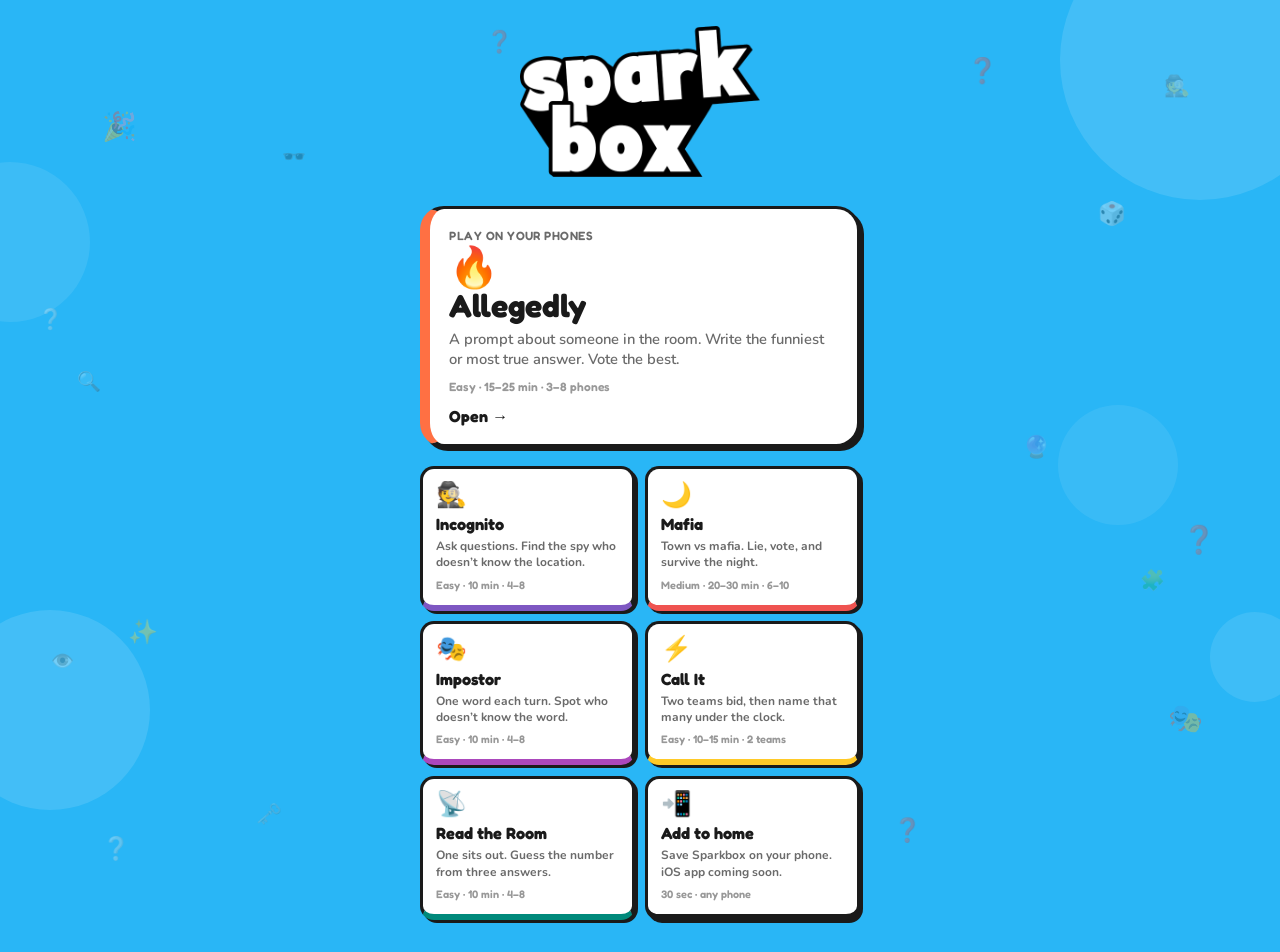
==== index.html @ 91f83f52 "Add files via upload" ====
<!DOCTYPE html>
<html lang="en">
<head>
  <meta charset="UTF-8">
  <meta name="viewport" content="width=device-width, initial-scale=1.0, user-scalable=no">
  <title>Sparkbox — Party Games</title>
  <link rel="icon" href="images/favicon.jpg" type="image/jpeg">
  <link rel="apple-touch-icon" href="images/favicon.jpg">
  <link rel="preconnect" href="https://fonts.googleapis.com">
  <link rel="preconnect" href="https://fonts.gstatic.com" crossorigin>
  <link href="https://fonts.googleapis.com/css2?family=Fredoka:wght@500;600;700&family=Nunito:wght@400;500;600;700&display=swap" rel="stylesheet">
  <link rel="stylesheet" href="css/styles.css?v=9">
  <script async src="https://pagead2.googlesyndication.com/pagead/js/adsbygoogle.js?client=ca-pub-9172610701690985"
    crossorigin="anonymous"></script>
</head>
<body>
  <div class="bg-shapes" aria-hidden="true">
    <div class="shape shape-1"></div>
    <div class="shape shape-2"></div>
    <div class="shape shape-3"></div>
    <div class="shape shape-4"></div>
    <div class="shape shape-5"></div>
    <span class="float-emoji float-1">🎉</span>
    <span class="float-emoji float-2">🎲</span>
    <span class="float-emoji float-3">✨</span>
    <span class="float-emoji float-4">🎭</span>
    <span class="float-emoji float-5">❓</span>
    <span class="float-emoji float-6">❔</span>
    <span class="float-emoji float-7">❓</span>
    <span class="float-emoji float-8">🔍</span>
    <span class="float-emoji float-9">🔮</span>
    <span class="float-emoji float-10">🗝️</span>
    <span class="float-emoji float-11">👁️</span>
    <span class="float-emoji float-12">🧩</span>
    <span class="float-emoji float-13">❓</span>
    <span class="float-emoji float-14">🕶️</span>
    <span class="float-emoji float-15">❓</span>
    <span class="float-emoji float-16">🕵️</span>
    <span class="float-emoji float-17">❔</span>
  </div>

  <div id="app">
    <section id="screen-home" class="screen active">
      <header class="home-topbar">
        <h1 class="wordmark">
          <img src="images/logo.png" alt="sparkbox" class="wordmark-logo wordmark-logo--compact" width="120" height="75">
        </h1>
      </header>

      <button class="poster" type="button" data-game="hottakes">
        <span class="poster-kicker">Play on your phones</span>
        <span class="poster-icon">🔥</span>
        <span class="poster-name">Allegedly</span>
        <span class="poster-desc">A prompt about someone in the room. Write the funniest or most true answer. Vote the best.</span>
        <span class="game-meta">Easy · 15–25 min · 3–8 phones</span>
        <span class="poster-go">Open →</span>
      </button>

      <div class="tile-grid">
        <button class="tile tile--spy" type="button" data-game="spyplay">
          <span class="tile-icon">🕵️</span>
          <span class="tile-name">Incognito</span>
          <span class="tile-desc">Ask questions. Find the spy who doesn’t know the location.</span>
          <span class="game-meta">Easy · 10 min · 4–8</span>
        </button>
        <button class="tile tile--mafia" type="button" data-game="mafia">
          <span class="tile-icon">🌙</span>
          <span class="tile-name">Mafia</span>
          <span class="tile-desc">Town vs mafia. Lie, vote, and survive the night.</span>
          <span class="game-meta">Medium · 20–30 min · 6–10</span>
        </button>
        <button class="tile tile--impostor" type="button" data-game="impostor">
          <span class="tile-icon">🎭</span>
          <span class="tile-name">Impostor</span>
          <span class="tile-desc">One word each turn. Spot who doesn’t know the word.</span>
          <span class="game-meta">Easy · 10 min · 4–8</span>
        </button>
        <button class="tile tile--callit" type="button" data-game="callit">
          <span class="tile-icon">⚡</span>
          <span class="tile-name">Call It</span>
          <span class="tile-desc">Two teams bid, then name that many under the clock.</span>
          <span class="game-meta">Easy · 10–15 min · 2 teams</span>
        </button>
        <button class="tile tile--wave" type="button" data-game="wavelength">
          <span class="tile-icon">📡</span>
          <span class="tile-name">Read the Room</span>
          <span class="tile-desc">One sits out. Guess the number from three answers.</span>
          <span class="game-meta">Easy · 10 min · 4–8</span>
        </button>
        <button class="tile tile--install" type="button" data-game="install">
          <span class="tile-icon">📲</span>
          <span class="tile-name">Add to home</span>
          <span class="tile-desc">Save Sparkbox on your phone. iOS app coming soon.</span>
          <span class="game-meta">30 sec · any phone</span>
        </button>
      </div>
    </section>

    <section id="screen-game" class="screen"></section>
  </div>

  <div id="modal-root" class="modal-root" hidden></div>

  <script type="module" src="js/app.js?v=8"></script>
</body>
</html>
---- css/styles.css ----
/* ─── Sparkbox · Logo theme ─── */
:root {
  --cyan: #29B6F6;
  --cyan-deep: #1E9ED9;
  --cyan-light: #4FC3F7;
  --white: #ffffff;
  --ink: #1a1a1a;
  --ink-soft: rgba(26, 26, 26, 0.65);
  --ink-muted: rgba(26, 26, 26, 0.45);
  --shadow: 4px 4px 0 var(--ink);
  --shadow-sm: 3px 3px 0 var(--ink);
  --shadow-hover: 6px 6px 0 var(--ink);
  --radius: 20px;
  --radius-sm: 14px;
  --font-display: 'Fredoka', sans-serif;
  --font-body: 'Nunito', sans-serif;
  --danger: #FF5252;
  --danger-bg: #FFEBEE;
  --accent: #FFD54F;
  --accent-bg: #FFF8E1;
}

*, *::before, *::after { box-sizing: border-box; margin: 0; padding: 0; }

html {
  font-size: 16px;
  -webkit-tap-highlight-color: transparent;
}

body {
  font-family: var(--font-body);
  background: var(--cyan);
  color: var(--ink);
  min-height: 100dvh;
  overflow-x: hidden;
  position: relative;
}

/* Soft background shapes */
.bg-shapes {
  position: fixed;
  inset: 0;
  pointer-events: none;
  z-index: 0;
  overflow: hidden;
}
.shape {
  position: absolute;
  border-radius: 50%;
  background: rgba(255, 255, 255, 0.12);
}
.shape-1 { width: 280px; height: 280px; top: -80px; right: -60px; }
.shape-2 { width: 200px; height: 200px; bottom: 10%; left: -50px; }
.shape-3 { width: 120px; height: 120px; top: 45%; right: 8%; background: rgba(255,255,255,0.08); }
.shape-4 { width: 160px; height: 160px; top: 18%; left: -70px; background: rgba(255,255,255,0.09); }
.shape-5 { width: 90px; height: 90px; bottom: 22%; right: -20px; background: rgba(255,255,255,0.1); }

.float-emoji {
  position: absolute;
  font-size: 1.75rem;
  opacity: 0.35;
  animation: floatBob 4s ease-in-out infinite;
  user-select: none;
}
.float-1 { top: 12%; left: 8%; animation-delay: 0s; }
.float-2 { top: 22%; right: 12%; animation-delay: -1s; font-size: 1.4rem; }
.float-3 { bottom: 28%; left: 10%; animation-delay: -2s; font-size: 1.5rem; }
.float-4 { bottom: 18%; right: 6%; animation-delay: -3s; }
.float-5 { top: 6%; right: 22%; animation-delay: -0.6s; font-size: 1.55rem; opacity: 0.32; }
.float-6 { top: 34%; left: 3%; animation-delay: -2.4s; font-size: 1.25rem; opacity: 0.28; }
.float-7 { top: 58%; right: 5%; animation-delay: -1.5s; font-size: 1.7rem; opacity: 0.3; }
.float-8 { top: 41%; left: 6%; animation-delay: -3.2s; font-size: 1.2rem; opacity: 0.3; }
.float-9 { top: 48%; right: 18%; animation-delay: -4.1s; font-size: 1.35rem; opacity: 0.26; }
.float-10 { bottom: 8%; left: 20%; animation-delay: -2.8s; font-size: 1.3rem; opacity: 0.3; }
.float-11 { top: 72%; left: 4%; animation-delay: -1.8s; font-size: 1.15rem; opacity: 0.26; }
.float-12 { bottom: 34%; right: 9%; animation-delay: -3.6s; font-size: 1.25rem; opacity: 0.28; }
.float-13 { bottom: 6%; right: 28%; animation-delay: -0.9s; font-size: 1.45rem; opacity: 0.3; }
.float-14 { top: 16%; left: 22%; animation-delay: -4.5s; font-size: 1.2rem; opacity: 0.24; }
.float-15 { top: 3%; left: 38%; animation-delay: -1.2s; font-size: 1.35rem; opacity: 0.28; }
.float-16 { top: 8%; right: 7%; animation-delay: -3.8s; font-size: 1.3rem; opacity: 0.26; }
.float-17 { bottom: 4%; left: 8%; animation-delay: -2.2s; font-size: 1.4rem; opacity: 0.3; }

@keyframes floatBob {
  0%, 100% { transform: translateY(0) rotate(-5deg); }
  50%      { transform: translateY(-10px) rotate(5deg); }
}

#app {
  position: relative;
  z-index: 1;
  max-width: 480px;
  margin: 0 auto;
  padding: 1.5rem 1.25rem 2rem;
  min-height: 100dvh;
}

.screen { display: none; animation: fadeIn 0.35s ease; }
.screen.active { display: block; }

@keyframes fadeIn {
  from { opacity: 0; transform: translateY(10px); }
  to   { opacity: 1; transform: translateY(0); }
}

/* ─── Home ─── */
.home-topbar {
  display: flex;
  justify-content: center;
  padding: 0.1rem 0 1rem;
}

.wordmark-logo--compact {
  width: 110px;
  max-width: 110px;
  max-height: none;
}

.poster {
  display: flex;
  flex-direction: column;
  align-items: flex-start;
  width: 100%;
  padding: 1.15rem 1.2rem 1.15rem;
  margin-bottom: 1.2rem;
  background: var(--white);
  border: 3px solid var(--ink);
  border-left: 10px solid #FF7043;
  border-radius: 24px;
  box-shadow: var(--shadow);
  cursor: pointer;
  text-align: left;
  color: var(--ink);
  font-family: var(--font-body);
  transition: transform 0.15s ease, box-shadow 0.15s ease;
}

.poster:hover, .poster:active {
  transform: translate(-2px, -2px);
  box-shadow: var(--shadow-hover);
}

.poster-kicker {
  font-family: var(--font-display);
  font-size: 0.75rem;
  font-weight: 600;
  letter-spacing: 0.04em;
  text-transform: uppercase;
  color: var(--ink-soft);
}

.poster-icon { font-size: 2.5rem; margin: 0.35rem 0 0.1rem; line-height: 1; }

.poster-name {
  font-family: var(--font-display);
  font-size: 2rem;
  font-weight: 700;
  line-height: 1;
  color: var(--ink);
}

.poster-desc {
  margin-top: 0.45rem;
  font-size: 0.92rem;
  font-weight: 600;
  color: var(--ink-soft);
  line-height: 1.4;
}

.game-meta {
  display: block;
  margin-top: 0.55rem;
  font-family: var(--font-display);
  font-size: 0.75rem;
  font-weight: 600;
  color: var(--ink-muted);
  line-height: 1.3;
}

.poster-go {
  margin-top: 0.7rem;
  font-family: var(--font-display);
  font-weight: 700;
  font-size: 1rem;
  color: var(--ink);
}

.tile-grid {
  display: grid;
  grid-template-columns: 1fr 1fr;
  gap: 0.65rem;
}

.tile {
  display: flex;
  flex-direction: column;
  align-items: flex-start;
  width: 100%;
  padding: 0.85rem 0.8rem 0.8rem;
  background: var(--white);
  border: 3px solid var(--ink);
  border-radius: var(--radius-sm);
  box-shadow: var(--shadow-sm);
  cursor: pointer;
  text-align: left;
  color: var(--ink);
  font-family: var(--font-body);
  transition: transform 0.15s ease, box-shadow 0.15s ease;
}

.tile:hover, .tile:active {
  transform: translate(-1px, -1px);
  box-shadow: var(--shadow);
}

.tile-icon { font-size: 1.55rem; line-height: 1; }
.tile-name {
  font-family: var(--font-display);
  font-size: 1.02rem;
  font-weight: 700;
  margin-top: 0.4rem;
}
.tile-desc {
  margin-top: 0.25rem;
  font-size: 0.75rem;
  font-weight: 700;
  color: var(--ink-soft);
  line-height: 1.35;
}
.tile .game-meta { margin-top: 0.45rem; font-size: 0.68rem; }

.tile--spy { border-bottom: 6px solid #7E57C2; }
.tile--mafia { border-bottom: 6px solid #EF5350; }
.tile--impostor { border-bottom: 6px solid #AB47BC; }
.tile--callit { border-bottom: 6px solid #FFCA28; }
.tile--wave { border-bottom: 6px solid #00897B; }
.tile--install { border-bottom: 6px solid var(--ink); }

.hero {
  text-align: center;
  padding: 0.5rem 0 1.75rem;
}

.hero-badge {
  display: inline-block;
  font-family: var(--font-display);
  font-size: 0.82rem;
  font-weight: 600;
  color: var(--ink);
  background: var(--white);
  border: 3px solid var(--ink);
  box-shadow: var(--shadow-sm);
  border-radius: 999px;
  padding: 0.35rem 0.9rem;
  margin: 0 0 1rem;
}

.wordmark {
  display: flex;
  justify-content: center;
  margin: 0 0 0.85rem;
  line-height: 0;
}

.wordmark-logo {
  display: block;
  width: min(240px, 64vw);
  max-width: 240px;
  max-height: 160px;
  height: auto;
  background: transparent;
}

.tagline {
  font-family: var(--font-body);
  font-size: 1rem;
  font-weight: 700;
  color: rgba(255, 255, 255, 0.95);
  max-width: 16rem;
  margin: 0 auto;
  line-height: 1.45;
}

.section-label {
  font-family: var(--font-display);
  font-size: 1.15rem;
  font-weight: 600;
  color: var(--white);
  text-shadow: 2px 2px 0 rgba(0, 0, 0, 0.12);
  margin-bottom: 0.85rem;
  padding-left: 0.15rem;
}

.game-grid {
  display: flex;
  flex-direction: column;
  gap: 0.85rem;
}

.game-card {
  display: flex;
  align-items: center;
  gap: 1rem;
  width: 100%;
  padding: 1rem 1.1rem;
  background: var(--white);
  border: 3px solid var(--ink);
  border-radius: var(--radius);
  box-shadow: var(--shadow);
  cursor: pointer;
  transition: transform 0.15s ease, box-shadow 0.15s ease;
  text-align: left;
  color: var(--ink);
  font-family: var(--font-body);
}

.game-card:hover, .game-card:active {
  transform: translate(-2px, -2px) rotate(-0.5deg);
  box-shadow: var(--shadow-hover);
}

.game-card--hottakes { border-left: 8px solid #FF7043; }
.game-card--spy { border-left: 8px solid #7E57C2; }
.game-card--mafia { border-left: 8px solid #EF5350; }
.game-card--impostor { border-left: 8px solid #AB47BC; }
.game-card--callit { border-left: 8px solid #FFCA28; }
.game-card--wavelength { border-left: 8px solid #00897B; }
.game-card--install { border-left: 8px solid #29B6F6; }

.reveal-card .word-reveal {
  font-family: var(--font-display);
  font-size: 1.85rem;
  font-weight: 700;
  color: var(--ink);
  text-align: center;
  padding: 1rem 0;
  line-height: 1.2;
}


.game-card-icon {
  font-size: 2.4rem;
  line-height: 1;
  flex-shrink: 0;
  width: 3rem;
  text-align: center;
}

.game-card-body {
  flex: 1;
  min-width: 0;
  display: flex;
  flex-direction: column;
  gap: 0.15rem;
}

.game-card-go {
  font-family: var(--font-display);
  font-size: 1.5rem;
  font-weight: 700;
  color: var(--ink-muted);
  flex-shrink: 0;
  transition: transform 0.15s;
}

.game-card:hover .game-card-go {
  transform: translateX(3px);
  color: var(--ink);
}

.game-name {
  font-family: var(--font-display);
  font-size: 1.25rem;
  font-weight: 600;
  color: var(--ink);
}

.game-desc {
  font-size: 0.82rem;
  color: var(--ink-soft);
  font-weight: 600;
  line-height: 1.35;
}

.install-list {
  margin: 0;
  padding-left: 1.2rem;
}

.install-list li {
  margin-bottom: 0.35rem;
}

.install-soon {
  display: inline-block;
  margin-top: 1.1rem;
  margin-bottom: 0;
  font-family: var(--font-display);
  font-size: 0.88rem;
  font-weight: 600;
  color: var(--ink);
  background: var(--accent-bg);
  border: 3px solid var(--ink);
  box-shadow: var(--shadow-sm);
  border-radius: 999px;
  padding: 0.35rem 0.85rem;
}

.home-footer {
  text-align: center;
  margin-top: 2rem;
  font-size: 0.82rem;
  font-weight: 700;
  color: rgba(255, 255, 255, 0.8);
}

/* ─── Shared game UI ─── */
.game-header {
  display: flex;
  align-items: center;
  gap: 0.75rem;
  margin-bottom: 1.5rem;
}

.btn-back,
.btn-switch {
  background: var(--white);
  border: 3px solid var(--ink);
  color: var(--ink);
  width: 44px;
  height: 44px;
  border-radius: 50%;
  box-shadow: var(--shadow-sm);
  cursor: pointer;
  font-size: 1.2rem;
  font-weight: 700;
  display: flex;
  align-items: center;
  justify-content: center;
  transition: transform 0.15s, box-shadow 0.15s;
  flex-shrink: 0;
}

.btn-switch {
  font-size: 1.15rem;
  letter-spacing: -0.04em;
}

.btn-back:hover,
.btn-switch:hover {
  transform: translate(-1px, -1px);
  box-shadow: var(--shadow);
}

.game-title {
  flex: 1;
  min-width: 0;
  font-family: var(--font-display);
  font-size: 1.5rem;
  font-weight: 600;
  color: var(--white);
  text-shadow: 2px 2px 0 rgba(0, 0, 0, 0.12);
}

/* ─── Confirm / switcher overlays ─── */
.modal-root {
  position: fixed;
  inset: 0;
  z-index: 40;
  display: flex;
  align-items: flex-end;
  justify-content: center;
  padding: 1rem 1rem calc(1rem + env(safe-area-inset-bottom));
  background: rgba(26, 26, 26, 0.45);
}

.modal-root[hidden] { display: none; }

.sheet {
  width: 100%;
  max-width: 480px;
  background: var(--white);
  border: 3px solid var(--ink);
  border-radius: var(--radius);
  box-shadow: var(--shadow-hover);
  padding: 1.35rem 1.35rem 1.15rem;
}

.sheet-kicker {
  font-family: var(--font-display);
  font-size: 0.78rem;
  font-weight: 600;
  letter-spacing: 0.04em;
  text-transform: uppercase;
  color: var(--ink-muted);
  margin-bottom: 0.25rem;
}

.sheet-title {
  font-family: var(--font-display);
  font-size: 1.35rem;
  font-weight: 600;
  color: var(--ink);
  margin-bottom: 0.45rem;
}

.sheet-copy {
  font-size: 0.95rem;
  line-height: 1.55;
  font-weight: 500;
  color: var(--ink-soft);
  margin-bottom: 0.35rem;
}

.sheet-actions {
  display: flex;
  gap: 0.65rem;
}

.sheet-actions .btn {
  flex: 1;
  margin-top: 1rem;
}

.switch-list {
  display: flex;
  flex-direction: column;
  gap: 0.5rem;
  margin: 1rem 0 0.25rem;
}

.switch-item {
  display: flex;
  align-items: center;
  gap: 0.75rem;
  width: 100%;
  padding: 0.8rem 0.95rem;
  border: 3px solid var(--ink);
  border-radius: var(--radius-sm);
  background: var(--white);
  box-shadow: var(--shadow-sm);
  cursor: pointer;
  font-family: var(--font-display);
  font-size: 1.05rem;
  font-weight: 600;
  color: var(--ink);
  text-align: left;
}

.switch-item:hover:not(:disabled) {
  transform: translate(-1px, -1px);
  box-shadow: var(--shadow);
}

.switch-item.is-current {
  background: var(--accent-bg);
  cursor: default;
  box-shadow: none;
}

.switch-item-icon { font-size: 1.35rem; }
.switch-item-name { flex: 1; }

.switch-item-now {
  font-size: 0.72rem;
  font-weight: 700;
  letter-spacing: 0.04em;
  text-transform: uppercase;
  color: var(--ink-muted);
}

.panel {
  background: var(--white);
  border: 3px solid var(--ink);
  border-radius: var(--radius);
  box-shadow: var(--shadow);
  padding: 1.5rem;
  margin-bottom: 1rem;
}

.panel h2 {
  font-family: var(--font-display);
  font-size: 1.1rem;
  font-weight: 600;
  color: var(--ink);
  margin-bottom: 0.75rem;
}

.panel p, .panel li {
  font-size: 0.95rem;
  line-height: 1.65;
  color: var(--ink-soft);
  font-weight: 500;
}

.panel ul { padding-left: 1.2rem; }

.game-instance { min-height: 100%; }

.howto-toggle {
  display: flex;
  align-items: center;
  justify-content: space-between;
  gap: 0.75rem;
  width: 100%;
  background: none;
  border: none;
  padding: 0;
  cursor: pointer;
  text-align: left;
}

.howto-toggle h2 { margin-bottom: 0; }

.howto:not(.is-collapsed) .howto-toggle { margin-bottom: 0.75rem; }

.howto-caret {
  flex-shrink: 0;
  width: 32px;
  height: 32px;
  border: 3px solid var(--ink);
  border-radius: 10px;
  background: var(--white);
  box-shadow: var(--shadow-sm);
  display: flex;
  align-items: center;
  justify-content: center;
  font-family: var(--font-display);
  font-size: 1.2rem;
  font-weight: 700;
  color: var(--ink);
  line-height: 1;
}

.howto.is-collapsed .howto-body { display: none; }

.location-list {
  list-style: none;
  display: flex;
  flex-direction: column;
  gap: 0.45rem;
  padding: 0;
  margin: 0;
}

.location-item,
button.location-item {
  display: block;
  width: 100%;
  padding: 0.75rem 0.95rem;
  border: 3px solid var(--ink);
  border-radius: var(--radius-sm);
  background: #f7f7f7;
  box-shadow: var(--shadow-sm);
  font-family: var(--font-display);
  font-size: 0.98rem;
  font-weight: 600;
  color: var(--ink);
  text-align: left;
  cursor: default;
}

button.location-item {
  cursor: pointer;
}

button.location-item:hover {
  transform: translate(-1px, -1px);
  box-shadow: var(--shadow);
}

.location-item.is-actual {
  background: var(--cyan-light);
}

.location-item.is-guess {
  box-shadow: inset 0 0 0 3px var(--ink);
}

.location-item.is-actual.is-guess {
  background: var(--ink);
  color: var(--white);
  box-shadow: none;
}

.form-group { margin-bottom: 1.25rem; }

.form-group label {
  display: block;
  font-family: var(--font-display);
  font-size: 0.95rem;
  font-weight: 600;
  color: var(--ink);
  margin-bottom: 0.5rem;
}

.helper-text {
  margin-top: 0.6rem;
  font-size: 0.82rem;
  line-height: 1.5;
  color: var(--ink-muted);
}

.form-row {
  display: flex;
  align-items: center;
  gap: 1rem;
}

.btn-stepper {
  width: 48px;
  height: 48px;
  border-radius: 50%;
  border: 3px solid var(--ink);
  background: var(--white);
  box-shadow: var(--shadow-sm);
  color: var(--ink);
  font-size: 1.5rem;
  font-weight: 700;
  cursor: pointer;
  transition: transform 0.15s, box-shadow 0.15s;
  display: flex;
  align-items: center;
  justify-content: center;
}

.btn-stepper:hover {
  transform: translate(-1px, -1px);
  box-shadow: var(--shadow);
}

.stepper-value {
  font-family: var(--font-display);
  font-size: 2.2rem;
  font-weight: 700;
  min-width: 3rem;
  text-align: center;
  color: var(--ink);
}

select, input[type="text"] {
  width: 100%;
  padding: 0.8rem 1rem;
  background: #f5f5f5;
  border: 3px solid var(--ink);
  border-radius: var(--radius-sm);
  color: var(--ink);
  font-family: var(--font-body);
  font-size: 0.95rem;
  font-weight: 600;
  outline: none;
  transition: box-shadow 0.15s;
}

select:focus, input:focus {
  box-shadow: 0 0 0 3px rgba(41, 182, 246, 0.4);
}

.btn {
  display: block;
  width: 100%;
  padding: 1rem 1.25rem;
  border: 3px solid var(--ink);
  border-radius: var(--radius);
  box-shadow: var(--shadow);
  font-family: var(--font-display);
  font-size: 1.05rem;
  font-weight: 600;
  cursor: pointer;
  transition: transform 0.15s, box-shadow 0.15s;
  margin-top: 0.75rem;
}

.btn-primary {
  background: var(--white);
  color: var(--ink);
}

.btn-primary:hover {
  transform: translate(-2px, -2px);
  box-shadow: var(--shadow-hover);
}

.btn-secondary {
  background: #f0f0f0;
  color: var(--ink);
}

.btn-secondary:hover {
  transform: translate(-1px, -1px);
  box-shadow: var(--shadow);
}

.btn-danger {
  background: var(--danger-bg);
  color: var(--danger);
  border-color: var(--danger);
  box-shadow: 3px 3px 0 var(--danger);
}

.btn-ghost {
  background: transparent;
  border: 2px dashed rgba(255, 255, 255, 0.6);
  box-shadow: none;
  color: var(--white);
  font-weight: 600;
}

.btn-ghost:hover {
  background: rgba(255, 255, 255, 0.1);
  transform: none;
  box-shadow: none;
}

/* Pass-and-play */
.pass-screen {
  text-align: center;
  padding: 2rem 1rem;
  min-height: 55dvh;
  display: flex;
  flex-direction: column;
  justify-content: center;
  align-items: center;
}

.pass-label {
  font-family: var(--font-display);
  font-size: 0.95rem;
  font-weight: 600;
  color: rgba(255, 255, 255, 0.9);
  margin-bottom: 0.5rem;
}

.pass-player {
  font-family: var(--font-display);
  font-size: 2rem;
  font-weight: 700;
  margin-bottom: 2rem;
  color: var(--white);
  text-shadow: 3px 3px 0 rgba(0, 0, 0, 0.15);
}

.pass-hidden {
  width: 100%;
  padding: 3rem 1.5rem;
  background: var(--white);
  border: 3px dashed var(--ink);
  border-radius: var(--radius);
  box-shadow: var(--shadow);
  cursor: pointer;
  transition: transform 0.15s, box-shadow 0.15s;
}

.pass-hidden:hover {
  transform: translate(-2px, -2px);
  box-shadow: var(--shadow-hover);
}

.pass-hidden .tap-icon { font-size: 3rem; margin-bottom: 0.75rem; }
.pass-hidden p { color: var(--ink-soft); font-size: 0.95rem; font-weight: 600; }

.reveal-card {
  width: 100%;
  padding: 2.5rem 1.5rem;
  border-radius: var(--radius);
  border: 3px solid var(--ink);
  box-shadow: var(--shadow);
  animation: revealPop 0.4s cubic-bezier(0.34, 1.56, 0.64, 1);
}

@keyframes revealPop {
  from { opacity: 0; transform: scale(0.92); }
  to   { opacity: 1; transform: scale(1); }
}

.reveal-card.spy {
  background: var(--danger-bg);
  border-color: var(--danger);
  box-shadow: 3px 3px 0 var(--danger);
}

.reveal-card.innocent,
.reveal-card.town {
  background: var(--white);
}

.reveal-card.mafia {
  background: var(--danger-bg);
  border-color: var(--danger);
  box-shadow: 3px 3px 0 var(--danger);
}

.reveal-card.special {
  background: var(--accent-bg);
  border-color: #F9A825;
  box-shadow: 3px 3px 0 #F9A825;
}

.reveal-role {
  font-family: var(--font-display);
  font-size: 1.75rem;
  font-weight: 700;
  margin-bottom: 0.5rem;
  color: var(--ink);
}

.reveal-detail {
  font-size: 1rem;
  color: var(--ink-soft);
  line-height: 1.55;
  font-weight: 500;
}

/* Timer */
.timer-ring {
  position: relative;
  width: 160px;
  height: 160px;
  margin: 1.5rem auto;
}

.timer-ring svg { transform: rotate(-90deg); }
.timer-ring circle { fill: none; stroke-width: 8; }
.timer-bg { stroke: rgba(255, 255, 255, 0.35); }
.timer-fg {
  stroke: var(--white);
  stroke-linecap: round;
  transition: stroke-dashoffset 1s linear;
}

.timer-text {
  position: absolute;
  inset: 0;
  display: flex;
  align-items: center;
  justify-content: center;
  font-family: var(--font-display);
  font-size: 2.5rem;
  font-weight: 700;
  color: var(--white);
  text-shadow: 2px 2px 0 rgba(0, 0, 0, 0.12);
}

/* Phase banner */
.phase-banner {
  text-align: center;
  padding: 0.9rem 1rem;
  border-radius: var(--radius-sm);
  margin-bottom: 1rem;
  font-family: var(--font-display);
  font-size: 1.05rem;
  font-weight: 600;
  background: var(--white);
  border: 3px solid var(--ink);
  box-shadow: var(--shadow-sm);
  color: var(--ink);
}

/* Player list */
.player-list {
  list-style: none;
  display: flex;
  flex-direction: column;
  gap: 0.5rem;
}

.player-item {
  display: flex;
  align-items: center;
  justify-content: space-between;
  padding: 0.85rem 1rem;
  background: var(--white);
  border: 3px solid var(--ink);
  border-radius: var(--radius-sm);
  box-shadow: var(--shadow-sm);
  cursor: pointer;
  transition: transform 0.15s, box-shadow 0.15s;
  font-size: 0.95rem;
  font-weight: 600;
  color: var(--ink);
}

.player-item:hover, .player-item.selected {
  transform: translate(-1px, -1px);
  box-shadow: var(--shadow);
}

.player-item.eliminated,
.player-item.dead {
  opacity: 0.4;
  text-decoration: line-through;
  pointer-events: none;
}

/* Call It */
.word-display {
  font-family: var(--font-display);
  font-size: clamp(2rem, 10vw, 3.2rem);
  font-weight: 700;
  text-align: center;
  padding: 2rem 1rem;
  color: var(--white);
  line-height: 1.2;
  text-shadow: 3px 3px 0 rgba(0, 0, 0, 0.15);
}

.category-badge {
  display: inline-block;
  padding: 0.4rem 1rem;
  border-radius: 999px;
  font-family: var(--font-display);
  font-size: 0.85rem;
  font-weight: 600;
  background: var(--white);
  border: 2px solid var(--ink);
  box-shadow: var(--shadow-sm);
  color: var(--ink);
  margin-bottom: 1rem;
}

.scoreboard {
  display: grid;
  grid-template-columns: repeat(auto-fill, minmax(100px, 1fr));
  gap: 0.5rem;
  margin-top: 1rem;
}

.score-card {
  text-align: center;
  padding: 0.85rem 0.5rem;
  background: var(--white);
  border: 3px solid var(--ink);
  border-radius: var(--radius-sm);
  box-shadow: var(--shadow-sm);
}

.score-card .name {
  font-size: 0.78rem;
  font-weight: 600;
  color: var(--ink-soft);
  margin-bottom: 0.25rem;
  white-space: nowrap;
  overflow: hidden;
  text-overflow: ellipsis;
}

.score-card .pts {
  font-family: var(--font-display);
  font-size: 1.5rem;
  font-weight: 700;
  color: var(--ink);
}

/* Results */
.result-box {
  text-align: center;
  padding: 2rem 1rem;
}

.result-box .result-title {
  font-family: var(--font-display);
  font-size: 1.9rem;
  font-weight: 700;
  margin-bottom: 0.75rem;
  color: var(--white);
  text-shadow: 3px 3px 0 rgba(0, 0, 0, 0.12);
}

.result-box .result-sub {
  color: rgba(255, 255, 255, 0.92);
  font-size: 1.05rem;
  font-weight: 600;
  margin-bottom: 1.5rem;
  line-height: 1.55;
}

.result-box .result-sub strong {
  color: var(--white);
}

.hint-text {
  font-size: 0.85rem;
  color: rgba(255, 255, 255, 0.8);
  text-align: center;
  margin-top: 0.75rem;
  font-weight: 500;
}

/* Chips */
.chip-group {
  display: flex;
  flex-wrap: wrap;
  gap: 0.5rem;
}

.chip {
  padding: 0.55rem 1.1rem;
  border-radius: 999px;
  border: 3px solid var(--ink);
  background: var(--white);
  box-shadow: var(--shadow-sm);
  color: var(--ink-soft);
  font-family: var(--font-display);
  font-size: 0.9rem;
  font-weight: 600;
  cursor: pointer;
  transition: transform 0.15s, box-shadow 0.15s;
}

.chip.active {
  background: var(--ink);
  color: var(--white);
  transform: translate(-1px, -1px);
  box-shadow: var(--shadow);
}

.panel-private {
  border-color: #F9A825;
  box-shadow: 3px 3px 0 #F9A825;
}

.dawn-story p {
  font-size: 1rem;
  line-height: 1.75;
  color: var(--ink-soft);
  font-style: italic;
  font-weight: 500;
}

.dawn-story strong {
  font-style: normal;
  font-weight: 700;
  color: var(--ink);
}

/* Call It — teams */
.team-scoreboard {
  display: flex;
  align-items: center;
  justify-content: center;
  gap: 0.75rem;
  margin-bottom: 0.5rem;
}

.team-score {
  flex: 1;
  text-align: center;
  padding: 0.85rem 0.5rem;
  background: var(--white);
  border: 3px solid var(--ink);
  border-radius: var(--radius-sm);
  box-shadow: var(--shadow-sm);
}

.team-score--a { border-left: 8px solid #7E57C2; }
.team-score--b { border-left: 8px solid #FFCA28; }
.team-score--winning { box-shadow: var(--shadow); transform: scale(1.02); }

.team-score-name {
  display: block;
  font-family: var(--font-display);
  font-size: 0.82rem;
  font-weight: 600;
  color: var(--ink-soft);
  margin-bottom: 0.2rem;
  white-space: nowrap;
  overflow: hidden;
  text-overflow: ellipsis;
}

.team-score-pts {
  font-family: var(--font-display);
  font-size: 2rem;
  font-weight: 700;
  color: var(--ink);
  line-height: 1;
}

.team-score-vs {
  font-family: var(--font-display);
  font-weight: 700;
  font-size: 0.9rem;
  color: rgba(255, 255, 255, 0.85);
}

.score-target {
  text-align: center;
  font-size: 0.78rem;
  font-weight: 700;
  color: rgba(255, 255, 255, 0.75);
  margin-bottom: 1rem;
}

.challenge-panel {
  text-align: center;
}

.challenge-prompt {
  font-family: var(--font-display);
  font-size: 1.35rem;
  font-weight: 600;
  line-height: 1.45;
  color: var(--ink);
  margin-top: 0.5rem;
}

.challenge-prompt strong {
  color: var(--ink);
}

.panel .helper-text {
  color: var(--ink-muted);
  font-size: 0.88rem;
  font-weight: 600;
}

/* Read the Room */
.wave-number-card {
  text-align: center;
  padding: 2rem 1rem 1.75rem;
  margin-bottom: 1rem;
  background: var(--white);
  border: 3px solid var(--ink);
  border-radius: var(--radius);
  box-shadow: var(--shadow);
}

.wave-number-label {
  font-family: var(--font-display);
  font-size: 0.9rem;
  font-weight: 600;
  color: var(--ink-soft);
  margin-bottom: 0.25rem;
}

.wave-number {
  font-family: var(--font-display);
  font-size: clamp(5rem, 28vw, 7rem);
  font-weight: 700;
  line-height: 0.9;
  color: var(--ink);
}

.wave-number-scale {
  font-family: var(--font-display);
  font-size: 1.15rem;
  font-weight: 600;
  color: var(--ink-soft);
  margin-top: 0.35rem;
}

.wave-dots {
  display: flex;
  justify-content: center;
  gap: 0.55rem;
  margin: 0.5rem 0 1.25rem;
}

.wave-dot {
  width: 12px;
  height: 12px;
  border-radius: 50%;
  border: 3px solid var(--ink);
  background: transparent;
}

.wave-dot.on {
  background: var(--ink);
}

.wave-guess-grid {
  display: grid;
  grid-template-columns: repeat(5, 1fr);
  gap: 0.5rem;
  margin-top: 1rem;
}

.wave-guess-btn {
  aspect-ratio: 1;
  border: 3px solid var(--ink);
  border-radius: var(--radius-sm);
  background: var(--white);
  box-shadow: var(--shadow-sm);
  font-family: var(--font-display);
  font-size: 1.35rem;
  font-weight: 700;
  color: var(--ink);
  cursor: pointer;
  transition: transform 0.15s, box-shadow 0.15s, background 0.15s;
}

.wave-guess-btn:hover {
  transform: translate(-1px, -1px);
  box-shadow: var(--shadow);
}

.wave-guess-btn.active {
  background: var(--ink);
  color: var(--white);
  transform: translate(-1px, -1px);
  box-shadow: var(--shadow);
}

.btn[disabled] {
  opacity: 0.45;
  pointer-events: none;
  box-shadow: none;
}

.wave-result-pair {
  display: grid;
  grid-template-columns: 1fr 1fr;
  gap: 1rem;
  text-align: center;
  margin-bottom: 1.25rem;
}

.wave-result-label {
  font-family: var(--font-display);
  font-size: 0.82rem;
  font-weight: 600;
  color: var(--ink-soft);
  margin-bottom: 0.2rem;
}

.wave-result-value {
  font-family: var(--font-display);
  font-size: 2.6rem;
  font-weight: 700;
  line-height: 1;
  color: var(--ink);
}

.wave-meter {
  display: grid;
  grid-template-columns: repeat(10, 1fr);
  gap: 0.25rem;
}

.wave-meter-tick {
  text-align: center;
  padding: 0.45rem 0;
  border: 3px solid var(--ink);
  border-radius: 10px;
  font-family: var(--font-display);
  font-size: 0.78rem;
  font-weight: 700;
  background: #f5f5f5;
  color: var(--ink-soft);
}

.wave-meter-tick.is-actual {
  background: var(--cyan);
  color: var(--ink);
}

.wave-meter-tick.is-guess {
  box-shadow: inset 0 0 0 3px var(--ink);
}

.wave-meter-tick.is-actual.is-guess {
  background: var(--ink);
  color: var(--white);
  box-shadow: none;
}

/* Allegedly */
.room-code-card {
  text-align: center;
  padding: 1.5rem 1rem 1.25rem;
  margin-bottom: 1rem;
  background: var(--white);
  border: 3px solid var(--ink);
  border-radius: var(--radius);
  box-shadow: var(--shadow);
}

.room-code-label {
  font-family: var(--font-display);
  font-size: 0.9rem;
  font-weight: 600;
  color: var(--ink-soft);
  margin-bottom: 0.15rem;
}

.room-code {
  font-family: var(--font-display);
  font-size: clamp(2.6rem, 16vw, 3.6rem);
  font-weight: 700;
  letter-spacing: 0.18em;
  line-height: 1;
  color: var(--ink);
  padding-left: 0.18em;
}

.room-code-input {
  text-transform: uppercase;
  letter-spacing: 0.22em;
  text-align: center;
  font-family: var(--font-display);
  font-size: 1.5rem;
  font-weight: 700;
}

textarea {
  width: 100%;
  padding: 0.85rem 1rem;
  background: #f5f5f5;
  border: 3px solid var(--ink);
  border-radius: var(--radius-sm);
  color: var(--ink);
  font-family: var(--font-body);
  font-size: 1rem;
  font-weight: 600;
  line-height: 1.45;
  outline: none;
  resize: vertical;
  min-height: 6.5rem;
}

textarea:focus {
  box-shadow: 0 0 0 3px rgba(41, 182, 246, 0.4);
}

.player-pills {
  display: flex;
  flex-wrap: wrap;
  gap: 0.45rem;
}

.player-pill {
  display: inline-flex;
  align-items: center;
  padding: 0.4rem 0.75rem;
  border-radius: 999px;
  border: 3px solid var(--ink);
  background: #f5f5f5;
  box-shadow: var(--shadow-sm);
  font-family: var(--font-display);
  font-size: 0.88rem;
  font-weight: 600;
}

.player-pill.is-host {
  background: var(--accent);
}

.player-pill.is-you {
  background: var(--ink);
  color: var(--white);
}

.player-pill.is-host.is-you {
  background: var(--ink);
  color: var(--white);
}

.take-list {
  display: flex;
  flex-direction: column;
  gap: 0.6rem;
}

.take-card {
  display: flex;
  flex-direction: column;
  align-items: flex-start;
  gap: 0.35rem;
  width: 100%;
  padding: 1rem 1.05rem;
  background: var(--white);
  border: 3px solid var(--ink);
  border-radius: var(--radius-sm);
  box-shadow: var(--shadow-sm);
  cursor: pointer;
  text-align: left;
  font-family: var(--font-body);
  color: var(--ink);
  transition: transform 0.15s, box-shadow 0.15s;
}

button.take-card:hover:not(:disabled) {
  transform: translate(-1px, -1px);
  box-shadow: var(--shadow);
}

.take-card.is-mine,
.take-card:disabled {
  opacity: 0.5;
  cursor: default;
  box-shadow: none;
}

.take-card.is-result {
  cursor: default;
  pointer-events: none;
}

.take-card.is-winner {
  background: var(--accent-bg);
  box-shadow: var(--shadow);
}

.take-card-text {
  font-size: 1.05rem;
  font-weight: 700;
  line-height: 1.4;
}

.take-card-tag,
.take-card-meta {
  font-size: 0.82rem;
  font-weight: 600;
  color: var(--ink-soft);
}

.score-rows {
  list-style: none;
  display: flex;
  flex-direction: column;
  gap: 0.45rem;
}

.score-row {
  display: grid;
  grid-template-columns: 1.6rem 1fr auto;
  align-items: center;
  gap: 0.6rem;
  padding: 0.7rem 0.85rem;
  background: #f5f5f5;
  border: 3px solid var(--ink);
  border-radius: var(--radius-sm);
  box-shadow: var(--shadow-sm);
}

.score-row.is-you {
  background: var(--ink);
  color: var(--white);
}

.score-row-place {
  font-family: var(--font-display);
  font-weight: 700;
  color: var(--ink-muted);
}

.score-row.is-you .score-row-place {
  color: rgba(255, 255, 255, 0.7);
}

.score-row-name {
  font-weight: 700;
}

.score-row-pts {
  font-family: var(--font-display);
  font-size: 1.25rem;
  font-weight: 700;
}
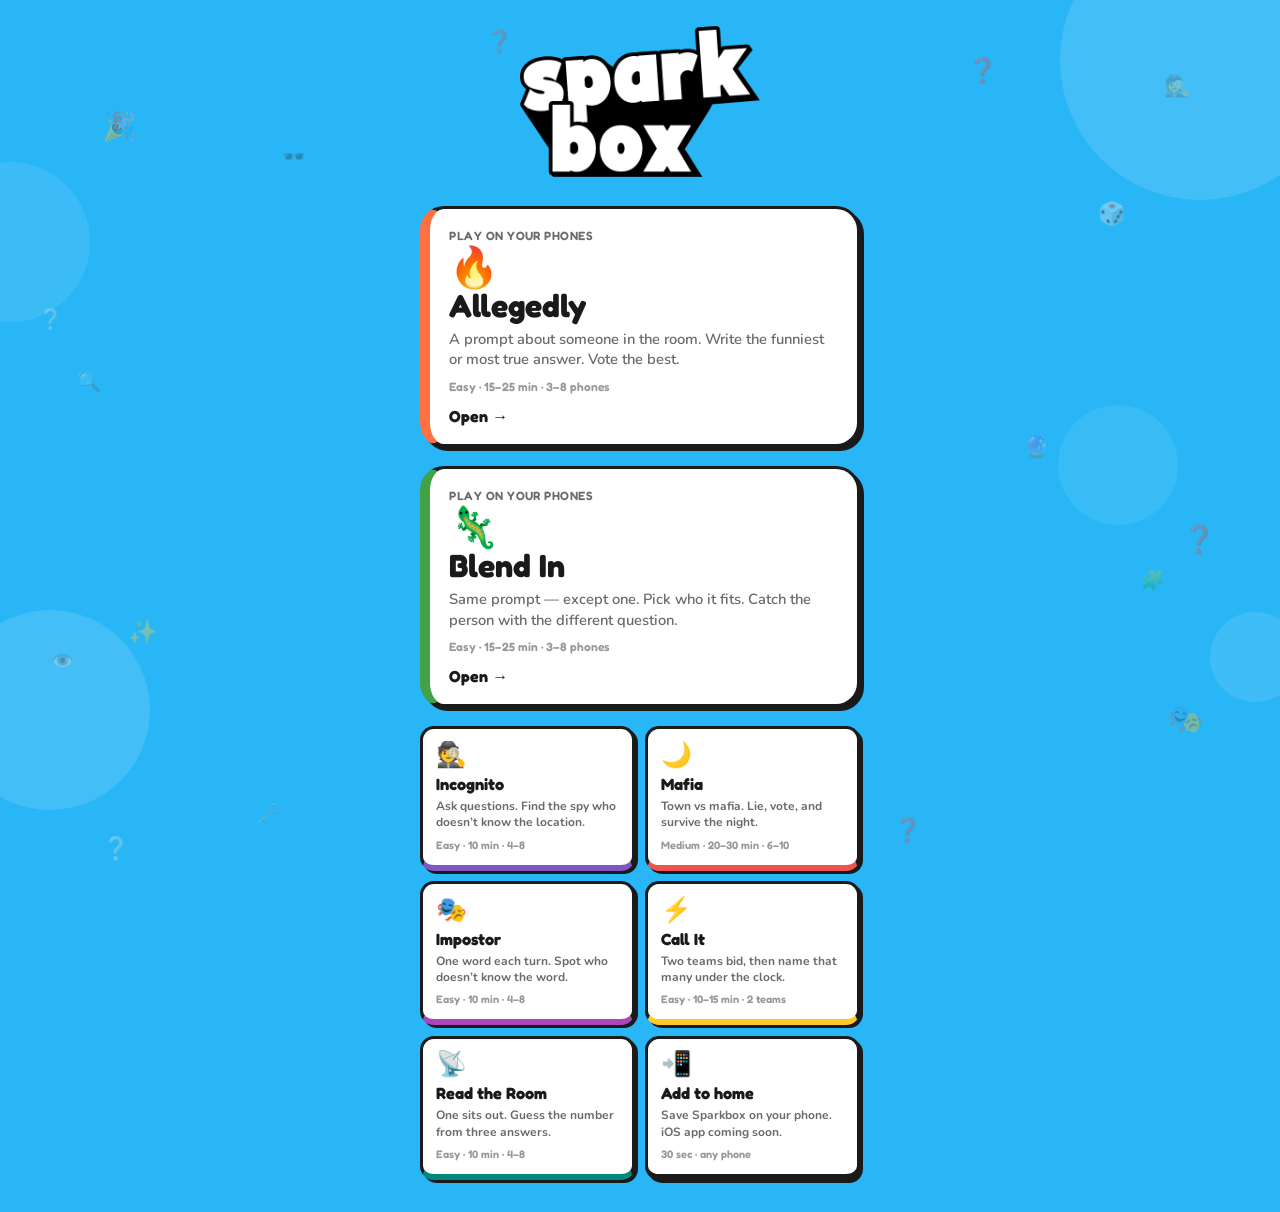
==== commit 6b58c793: "Add files via upload" ====
--- a/index.html
+++ b/index.html
@@ -9,7 +9,7 @@
   <link rel="preconnect" href="https://fonts.googleapis.com">
   <link rel="preconnect" href="https://fonts.gstatic.com" crossorigin>
   <link href="https://fonts.googleapis.com/css2?family=Fredoka:wght@500;600;700&family=Nunito:wght@400;500;600;700&display=swap" rel="stylesheet">
-  <link rel="stylesheet" href="css/styles.css?v=9">
+  <link rel="stylesheet" href="css/styles.css?v=11">
   <script async src="https://pagead2.googlesyndication.com/pagead/js/adsbygoogle.js?client=ca-pub-9172610701690985"
     crossorigin="anonymous"></script>
 </head>
@@ -52,6 +52,15 @@
         <span class="poster-icon">🔥</span>
         <span class="poster-name">Allegedly</span>
         <span class="poster-desc">A prompt about someone in the room. Write the funniest or most true answer. Vote the best.</span>
+        <span class="game-meta">Easy · 15–25 min · 3–8 phones</span>
+        <span class="poster-go">Open →</span>
+      </button>
+
+      <button class="poster poster--blend" type="button" data-game="blendin">
+        <span class="poster-kicker">Play on your phones</span>
+        <span class="poster-icon">🦎</span>
+        <span class="poster-name">Blend In</span>
+        <span class="poster-desc">Same prompt — except one. Pick who it fits. Catch the person with the different question.</span>
         <span class="game-meta">Easy · 15–25 min · 3–8 phones</span>
         <span class="poster-go">Open →</span>
       </button>
@@ -101,6 +110,6 @@
 
   <div id="modal-root" class="modal-root" hidden></div>
 
-  <script type="module" src="js/app.js?v=8"></script>
+  <script type="module" src="js/app.js?v=11"></script>
 </body>
 </html>
--- a/css/styles.css
+++ b/css/styles.css
@@ -139,6 +139,10 @@
   box-shadow: var(--shadow-hover);
 }
 
+.poster--blend {
+  border-left-color: #43A047;
+}
+
 .poster-kicker {
   font-family: var(--font-display);
   font-size: 0.75rem;
@@ -1427,10 +1431,55 @@
   gap: 0.45rem;
 }
 
+.pfp-picker {
+  display: grid;
+  grid-template-columns: repeat(4, 1fr);
+  gap: 0.5rem;
+}
+
+.pfp-pick {
+  aspect-ratio: 1;
+  padding: 0;
+  border: 3px solid var(--ink);
+  border-radius: 50%;
+  overflow: hidden;
+  background: #f5f5f5;
+  box-shadow: var(--shadow-sm);
+  cursor: pointer;
+  line-height: 0;
+}
+
+.pfp-pick img {
+  width: 100%;
+  height: 100%;
+  object-fit: cover;
+  display: block;
+}
+
+.pfp-pick.is-on {
+  box-shadow: var(--shadow);
+  outline: 3px solid var(--ink);
+  outline-offset: 2px;
+}
+
+.pfp {
+  width: 36px;
+  height: 36px;
+  border-radius: 50%;
+  object-fit: cover;
+  border: 2px solid var(--ink);
+  flex-shrink: 0;
+  background: #ddd;
+}
+
+.pfp--sm { width: 28px; height: 28px; }
+.pfp--xs { width: 22px; height: 22px; }
+
 .player-pill {
   display: inline-flex;
   align-items: center;
-  padding: 0.4rem 0.75rem;
+  gap: 0.4rem;
+  padding: 0.28rem 0.7rem 0.28rem 0.28rem;
   border-radius: 999px;
   border: 3px solid var(--ink);
   background: #f5f5f5;
@@ -1508,6 +1557,9 @@
 
 .take-card-tag,
 .take-card-meta {
+  display: inline-flex;
+  align-items: center;
+  gap: 0.35rem;
   font-size: 0.82rem;
   font-weight: 600;
   color: var(--ink-soft);
@@ -1522,9 +1574,9 @@
 
 .score-row {
   display: grid;
-  grid-template-columns: 1.6rem 1fr auto;
+  grid-template-columns: 1.6rem 2rem 1fr auto;
   align-items: center;
-  gap: 0.6rem;
+  gap: 0.55rem;
   padding: 0.7rem 0.85rem;
   background: #f5f5f5;
   border: 3px solid var(--ink);
@@ -1556,3 +1608,65 @@
   font-size: 1.25rem;
   font-weight: 700;
 }
+
+.blend-secret {
+  text-align: center;
+  padding: 0.75rem 1rem;
+  margin-bottom: 0.85rem;
+  background: var(--accent-bg);
+  border: 3px solid var(--ink);
+  border-radius: var(--radius-sm);
+  box-shadow: var(--shadow-sm);
+  font-family: var(--font-display);
+  font-weight: 600;
+  font-size: 0.95rem;
+}
+
+.pick-list {
+  display: flex;
+  flex-direction: column;
+  gap: 0.55rem;
+}
+
+.pick-person {
+  display: flex;
+  align-items: center;
+  gap: 0.75rem;
+  width: 100%;
+  padding: 0.75rem 0.9rem;
+  background: var(--white);
+  border: 3px solid var(--ink);
+  border-radius: var(--radius-sm);
+  box-shadow: var(--shadow-sm);
+  font-family: var(--font-display);
+  font-size: 1.05rem;
+  font-weight: 600;
+  color: var(--ink);
+  cursor: pointer;
+  transition: transform 0.15s, box-shadow 0.15s;
+}
+
+.pick-person:hover {
+  transform: translate(-1px, -1px);
+  box-shadow: var(--shadow);
+}
+
+.pick-person.is-on {
+  background: var(--ink);
+  color: var(--white);
+}
+
+.pick-log {
+  list-style: none;
+  display: flex;
+  flex-direction: column;
+  gap: 0.55rem;
+}
+
+.pick-log li {
+  display: flex;
+  align-items: center;
+  gap: 0.55rem;
+  font-weight: 600;
+  color: var(--ink);
+}
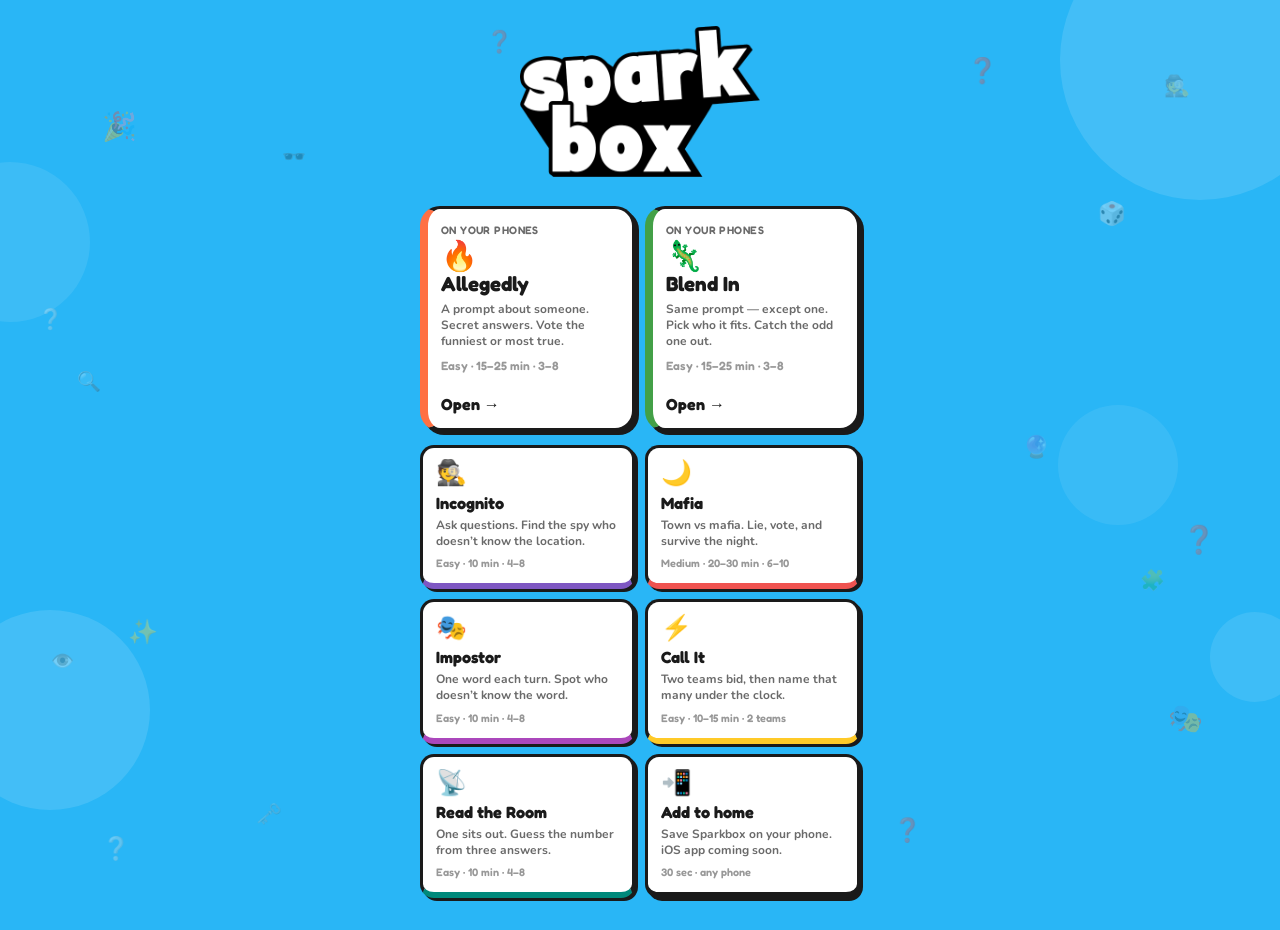
==== commit 9d210e03: "Add files via upload" ====
--- a/index.html
+++ b/index.html
@@ -9,7 +9,7 @@
   <link rel="preconnect" href="https://fonts.googleapis.com">
   <link rel="preconnect" href="https://fonts.gstatic.com" crossorigin>
   <link href="https://fonts.googleapis.com/css2?family=Fredoka:wght@500;600;700&family=Nunito:wght@400;500;600;700&display=swap" rel="stylesheet">
-  <link rel="stylesheet" href="css/styles.css?v=11">
+  <link rel="stylesheet" href="css/styles.css?v=12">
   <script async src="https://pagead2.googlesyndication.com/pagead/js/adsbygoogle.js?client=ca-pub-9172610701690985"
     crossorigin="anonymous"></script>
 </head>
@@ -47,23 +47,25 @@
         </h1>
       </header>
 
-      <button class="poster" type="button" data-game="hottakes">
-        <span class="poster-kicker">Play on your phones</span>
-        <span class="poster-icon">🔥</span>
-        <span class="poster-name">Allegedly</span>
-        <span class="poster-desc">A prompt about someone in the room. Write the funniest or most true answer. Vote the best.</span>
-        <span class="game-meta">Easy · 15–25 min · 3–8 phones</span>
-        <span class="poster-go">Open →</span>
-      </button>
+      <div class="phone-grid">
+        <button class="poster" type="button" data-game="hottakes">
+          <span class="poster-kicker">On your phones</span>
+          <span class="poster-icon">🔥</span>
+          <span class="poster-name">Allegedly</span>
+          <span class="poster-desc">A prompt about someone. Secret answers. Vote the funniest or most true.</span>
+          <span class="game-meta">Easy · 15–25 min · 3–8</span>
+          <span class="poster-go">Open →</span>
+        </button>
 
-      <button class="poster poster--blend" type="button" data-game="blendin">
-        <span class="poster-kicker">Play on your phones</span>
-        <span class="poster-icon">🦎</span>
-        <span class="poster-name">Blend In</span>
-        <span class="poster-desc">Same prompt — except one. Pick who it fits. Catch the person with the different question.</span>
-        <span class="game-meta">Easy · 15–25 min · 3–8 phones</span>
-        <span class="poster-go">Open →</span>
-      </button>
+        <button class="poster poster--blend" type="button" data-game="blendin">
+          <span class="poster-kicker">On your phones</span>
+          <span class="poster-icon">🦎</span>
+          <span class="poster-name">Blend In</span>
+          <span class="poster-desc">Same prompt — except one. Pick who it fits. Catch the odd one out.</span>
+          <span class="game-meta">Easy · 15–25 min · 3–8</span>
+          <span class="poster-go">Open →</span>
+        </button>
+      </div>
 
       <div class="tile-grid">
         <button class="tile tile--spy" type="button" data-game="spyplay">
@@ -110,6 +112,6 @@
 
   <div id="modal-root" class="modal-root" hidden></div>
 
-  <script type="module" src="js/app.js?v=11"></script>
+  <script type="module" src="js/app.js?v=12"></script>
 </body>
 </html>
--- a/css/styles.css
+++ b/css/styles.css
@@ -115,17 +115,31 @@
   max-height: none;
 }
 
+.phone-grid {
+  display: grid;
+  grid-template-columns: 1fr 1fr;
+  gap: 0.65rem;
+  margin-bottom: 0.85rem;
+}
+
+.phone-grid .poster:nth-child(n+3) {
+  grid-column: 1 / -1;
+  padding: 1.15rem 1.2rem;
+  border-radius: 24px;
+  border-left-width: 10px;
+}
+
 .poster {
   display: flex;
   flex-direction: column;
   align-items: flex-start;
   width: 100%;
-  padding: 1.15rem 1.2rem 1.15rem;
-  margin-bottom: 1.2rem;
-  background: var(--white);
-  border: 3px solid var(--ink);
-  border-left: 10px solid #FF7043;
-  border-radius: 24px;
+  padding: 0.85rem 0.8rem 0.9rem;
+  margin-bottom: 0;
+  background: var(--white);
+  border: 3px solid var(--ink);
+  border-left: 8px solid #FF7043;
+  border-radius: 20px;
   box-shadow: var(--shadow);
   cursor: pointer;
   text-align: left;
@@ -145,30 +159,45 @@
 
 .poster-kicker {
   font-family: var(--font-display);
-  font-size: 0.75rem;
+  font-size: 0.68rem;
   font-weight: 600;
   letter-spacing: 0.04em;
   text-transform: uppercase;
   color: var(--ink-soft);
 }
 
-.poster-icon { font-size: 2.5rem; margin: 0.35rem 0 0.1rem; line-height: 1; }
+.poster-icon { font-size: 1.85rem; margin: 0.3rem 0 0.1rem; line-height: 1; }
 
 .poster-name {
   font-family: var(--font-display);
-  font-size: 2rem;
-  font-weight: 700;
-  line-height: 1;
+  font-size: 1.28rem;
+  font-weight: 700;
+  line-height: 1.1;
   color: var(--ink);
 }
 
 .poster-desc {
-  margin-top: 0.45rem;
+  margin-top: 0.35rem;
+  font-size: 0.75rem;
+  font-weight: 700;
+  color: var(--ink-soft);
+  line-height: 1.35;
+}
+
+.poster-go {
+  margin-top: auto;
+  padding-top: 0.55rem;
+  font-family: var(--font-display);
+  font-weight: 700;
   font-size: 0.92rem;
-  font-weight: 600;
-  color: var(--ink-soft);
-  line-height: 1.4;
-}
+  color: var(--ink);
+}
+
+.phone-grid .poster:nth-child(n+3) .poster-kicker { font-size: 0.75rem; }
+.phone-grid .poster:nth-child(n+3) .poster-icon { font-size: 2.5rem; }
+.phone-grid .poster:nth-child(n+3) .poster-name { font-size: 2rem; }
+.phone-grid .poster:nth-child(n+3) .poster-desc { font-size: 0.92rem; font-weight: 600; }
+.phone-grid .poster:nth-child(n+3) .poster-go { font-size: 1rem; }
 
 .game-meta {
   display: block;
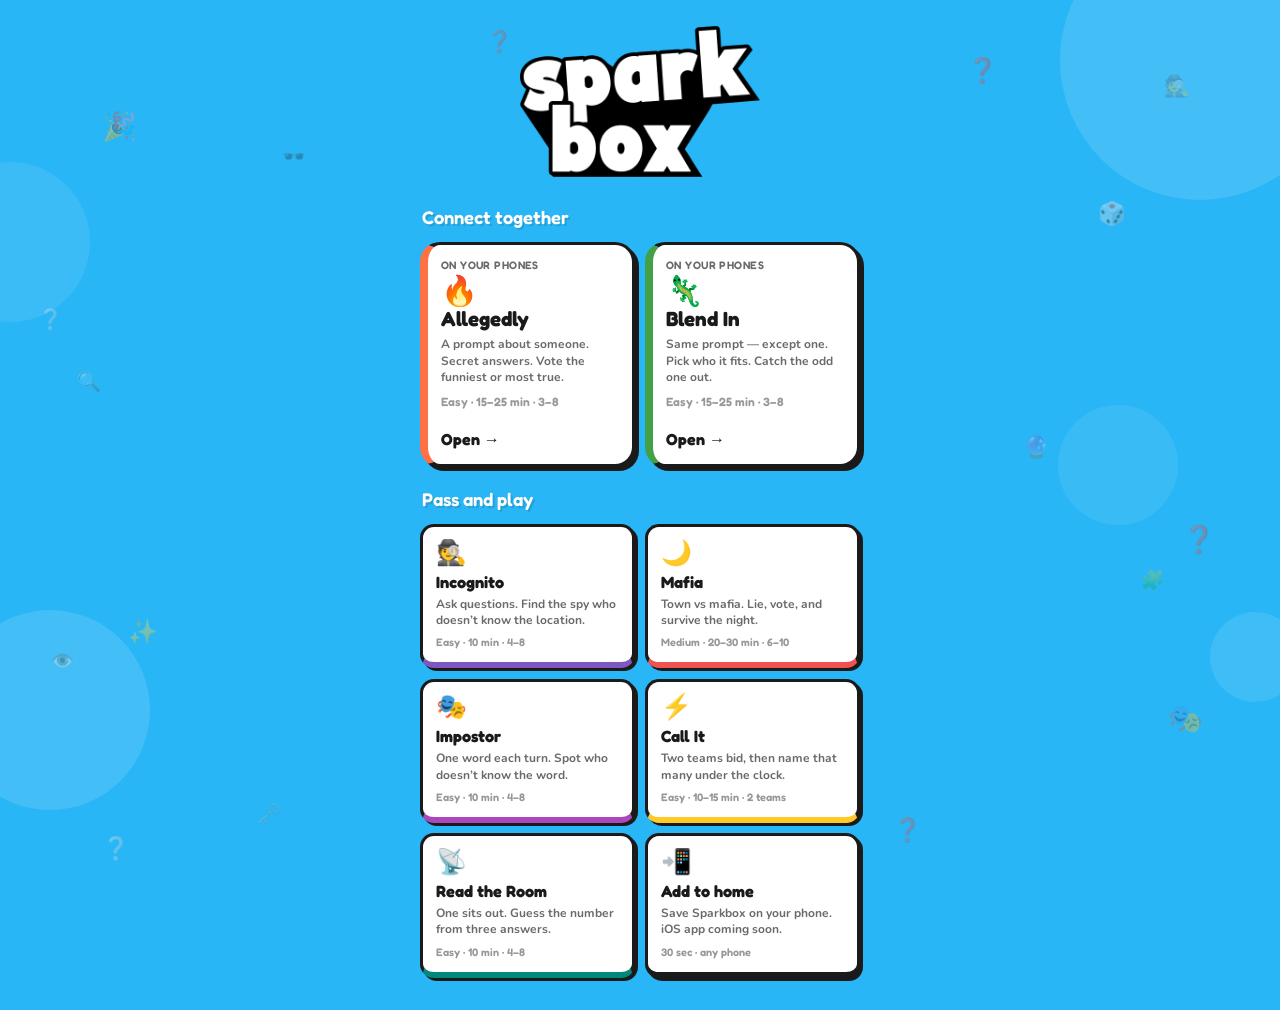
==== commit 0238f03b: "Add files via upload" ====
--- a/index.html
+++ b/index.html
@@ -9,7 +9,7 @@
   <link rel="preconnect" href="https://fonts.googleapis.com">
   <link rel="preconnect" href="https://fonts.gstatic.com" crossorigin>
   <link href="https://fonts.googleapis.com/css2?family=Fredoka:wght@500;600;700&family=Nunito:wght@400;500;600;700&display=swap" rel="stylesheet">
-  <link rel="stylesheet" href="css/styles.css?v=12">
+  <link rel="stylesheet" href="css/styles.css?v=13">
   <script async src="https://pagead2.googlesyndication.com/pagead/js/adsbygoogle.js?client=ca-pub-9172610701690985"
     crossorigin="anonymous"></script>
 </head>
@@ -47,6 +47,7 @@
         </h1>
       </header>
 
+      <p class="section-label">Connect together</p>
       <div class="phone-grid">
         <button class="poster" type="button" data-game="hottakes">
           <span class="poster-kicker">On your phones</span>
@@ -67,6 +68,7 @@
         </button>
       </div>
 
+      <p class="section-label section-label--follow">Pass and play</p>
       <div class="tile-grid">
         <button class="tile tile--spy" type="button" data-game="spyplay">
           <span class="tile-icon">🕵️</span>
--- a/css/styles.css
+++ b/css/styles.css
@@ -323,6 +323,10 @@
   padding-left: 0.15rem;
 }
 
+.section-label--follow {
+  margin-top: 1.35rem;
+}
+
 .game-grid {
   display: flex;
   flex-direction: column;
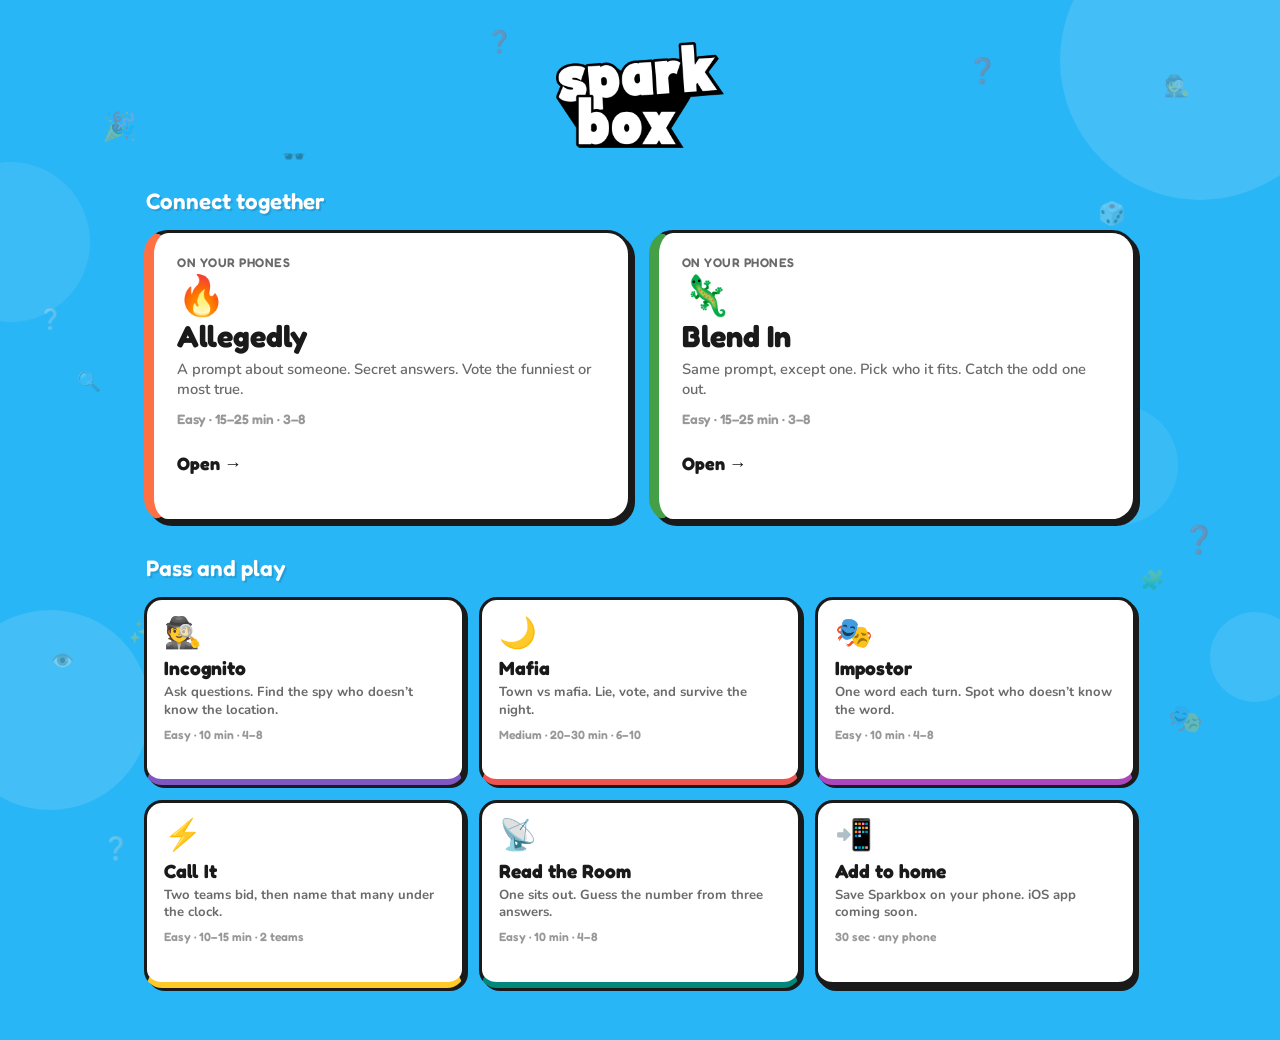
==== commit 8f34e9ab: "Add files via upload" ====
--- a/index.html
+++ b/index.html
@@ -3,13 +3,13 @@
 <head>
   <meta charset="UTF-8">
   <meta name="viewport" content="width=device-width, initial-scale=1.0, user-scalable=no">
-  <title>Sparkbox — Party Games</title>
+  <title>Sparkbox - Party Games</title>
   <link rel="icon" href="images/favicon.jpg" type="image/jpeg">
   <link rel="apple-touch-icon" href="images/favicon.jpg">
   <link rel="preconnect" href="https://fonts.googleapis.com">
   <link rel="preconnect" href="https://fonts.gstatic.com" crossorigin>
   <link href="https://fonts.googleapis.com/css2?family=Fredoka:wght@500;600;700&family=Nunito:wght@400;500;600;700&display=swap" rel="stylesheet">
-  <link rel="stylesheet" href="css/styles.css?v=13">
+  <link rel="stylesheet" href="css/styles.css?v=14">
   <script async src="https://pagead2.googlesyndication.com/pagead/js/adsbygoogle.js?client=ca-pub-9172610701690985"
     crossorigin="anonymous"></script>
 </head>
@@ -62,7 +62,7 @@
           <span class="poster-kicker">On your phones</span>
           <span class="poster-icon">🦎</span>
           <span class="poster-name">Blend In</span>
-          <span class="poster-desc">Same prompt — except one. Pick who it fits. Catch the odd one out.</span>
+          <span class="poster-desc">Same prompt, except one. Pick who it fits. Catch the odd one out.</span>
           <span class="game-meta">Easy · 15–25 min · 3–8</span>
           <span class="poster-go">Open →</span>
         </button>
@@ -114,6 +114,6 @@
 
   <div id="modal-root" class="modal-root" hidden></div>
 
-  <script type="module" src="js/app.js?v=12"></script>
+  <script type="module" src="js/app.js?v=13"></script>
 </body>
 </html>
--- a/css/styles.css
+++ b/css/styles.css
@@ -1,4 +1,4 @@
-/* ─── Sparkbox · Logo theme ─── */
+/* palette / type */
 :root {
   --cyan: #29B6F6;
   --cyan-deep: #1E9ED9;
@@ -36,7 +36,7 @@
   position: relative;
 }
 
-/* Soft background shapes */
+/* background */
 .bg-shapes {
   position: fixed;
   inset: 0;
@@ -102,7 +102,7 @@
   to   { opacity: 1; transform: translateY(0); }
 }
 
-/* ─── Home ─── */
+/* home */
 .home-topbar {
   display: flex;
   justify-content: center;
@@ -450,7 +450,7 @@
   color: rgba(255, 255, 255, 0.8);
 }
 
-/* ─── Shared game UI ─── */
+/* in-game chrome */
 .game-header {
   display: flex;
   align-items: center;
@@ -498,7 +498,7 @@
   text-shadow: 2px 2px 0 rgba(0, 0, 0, 0.12);
 }
 
-/* ─── Confirm / switcher overlays ─── */
+/* confirm / switcher */
 .modal-root {
   position: fixed;
   inset: 0;
@@ -1169,7 +1169,7 @@
   color: var(--ink);
 }
 
-/* Call It — teams */
+/* Call It teams */
 .team-scoreboard {
   display: flex;
   align-items: center;
@@ -1703,3 +1703,110 @@
   font-weight: 600;
   color: var(--ink);
 }
+
+@media (min-width: 960px) {
+  #app {
+    max-width: 1080px;
+    padding: 2.25rem 2.75rem 3.25rem;
+  }
+
+  .home-topbar {
+    padding: 0.4rem 0 1.6rem;
+  }
+
+  .wordmark-logo--compact {
+    width: 168px;
+    max-width: 168px;
+  }
+
+  .section-label {
+    font-size: 1.4rem;
+    margin-bottom: 1rem;
+  }
+
+  .section-label--follow {
+    margin-top: 2rem;
+  }
+
+  .phone-grid {
+    gap: 1.1rem;
+    margin-bottom: 0.25rem;
+  }
+
+  .poster {
+    min-height: 292px;
+    padding: 1.35rem 1.45rem 1.3rem;
+    border-radius: 24px;
+    border-left-width: 10px;
+  }
+
+  .poster-kicker { font-size: 0.78rem; }
+  .poster-icon { font-size: 2.45rem; margin: 0.45rem 0 0.15rem; }
+  .poster-name { font-size: 1.9rem; }
+  .poster-desc {
+    font-size: 0.92rem;
+    font-weight: 600;
+    margin-top: 0.5rem;
+  }
+  .poster .game-meta { font-size: 0.85rem; margin-top: 0.7rem; }
+  .poster-go { font-size: 1.12rem; padding-top: 0.85rem; }
+
+  .tile-grid {
+    grid-template-columns: 1fr 1fr 1fr;
+    gap: 0.9rem;
+  }
+
+  .tile {
+    min-height: 188px;
+    padding: 1.1rem 1.05rem 1rem;
+    border-radius: 18px;
+  }
+
+  .tile-icon { font-size: 1.9rem; }
+  .tile-name { font-size: 1.2rem; margin-top: 0.5rem; }
+  .tile-desc { font-size: 0.82rem; }
+  .tile .game-meta { font-size: 0.75rem; }
+
+  #screen-game.active {
+    max-width: 680px;
+    margin: 0 auto;
+  }
+
+  .game-title { font-size: 1.75rem; }
+
+  .btn-back,
+  .btn-switch {
+    width: 48px;
+    height: 48px;
+  }
+
+  .modal-root {
+    align-items: center;
+    padding: 2rem;
+  }
+
+  .sheet {
+    max-width: 440px;
+  }
+
+  .switch-list {
+    display: grid;
+    grid-template-columns: 1fr 1fr;
+    gap: 0.55rem;
+  }
+
+  .room-code {
+    font-size: 3.5rem;
+  }
+
+  .pass-player { font-size: 2.4rem; }
+
+  .float-emoji { opacity: 0.28; }
+}
+
+@media (hover: hover) and (min-width: 960px) {
+  .poster:hover,
+  .tile:hover {
+    transform: translate(-3px, -3px);
+  }
+}
